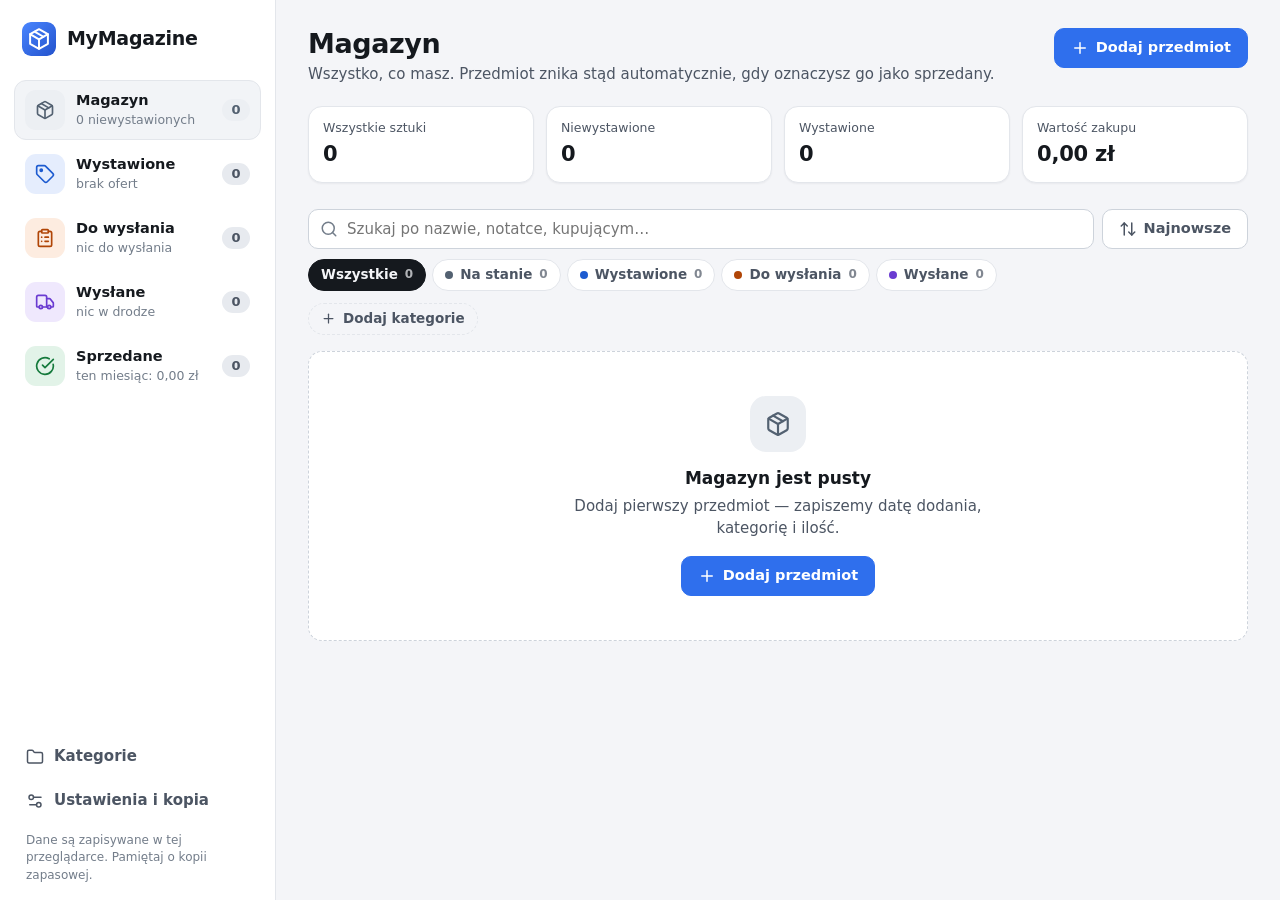
==== index.html @ 59d7df9a "Dodaj aplikację MyMagazine do ewidencji magazynu Prosta aplikacja PWA (HTML/CSS/JS, bez zależności) " ====
<!doctype html>
<html lang="pl">
<head>
  <meta charset="utf-8">
  <meta name="viewport" content="width=device-width, initial-scale=1, viewport-fit=cover">
  <title>MyMagazine</title>
  <meta name="description" content="MyMagazine — prosta ewidencja magazynu: stan, wystawione, do wysłania, wysłane i sprzedane przedmioty.">
  <meta name="theme-color" content="#f4f5f8" media="(prefers-color-scheme: light)">
  <meta name="theme-color" content="#0e1116" media="(prefers-color-scheme: dark)">
  <meta name="apple-mobile-web-app-capable" content="yes">
  <meta name="mobile-web-app-capable" content="yes">
  <meta name="apple-mobile-web-app-status-bar-style" content="default">
  <meta name="apple-mobile-web-app-title" content="MyMagazine">
  <link rel="manifest" href="manifest.webmanifest">
  <link rel="icon" href="icons/icon.svg" type="image/svg+xml">
  <link rel="icon" href="icons/icon-192.png" type="image/png" sizes="192x192">
  <link rel="apple-touch-icon" href="icons/apple-touch-icon.png">
  <link rel="stylesheet" href="styles.css">
</head>
<body>
  <div class="app">
    <aside class="sidebar" aria-label="Menu główne">
      <a class="brand" href="#magazyn">
        <img src="icons/icon.svg" alt="" width="34" height="34">
        <span>MyMagazine</span>
      </a>
      <nav class="nav" id="sideNav" aria-label="Sekcje"></nav>
      <div class="sidebar-foot">
        <button type="button" class="side-link" data-open="categories" data-icon="folder">Kategorie</button>
        <button type="button" class="side-link" data-open="settings" data-icon="settings">Ustawienia i kopia</button>
        <p class="storage-note">Dane są zapisywane w tej przeglądarce. Pamiętaj o kopii zapasowej.</p>
      </div>
    </aside>

    <main class="main" id="main">
      <header class="topbar">
        <img class="mobile-logo" src="icons/icon.svg" alt="" width="32" height="32">
        <div class="topbar-text">
          <h1 id="viewTitle">Magazyn</h1>
          <p id="viewDesc" class="view-desc"></p>
        </div>
        <div class="topbar-actions">
          <button type="button" class="btn primary" id="btnAdd" data-icon="plus">Dodaj przedmiot</button>
          <button type="button" class="icon-btn mobile-only" data-open="settings" data-icon="settings" aria-label="Ustawienia"></button>
        </div>
      </header>

      <section class="stats" id="stats" aria-label="Podsumowanie"></section>

      <div class="toolbar" id="toolbar">
        <div class="toolbar-row">
          <label class="search">
            <span class="visually-hidden">Szukaj</span>
            <span data-icon="search"></span>
            <input id="search" type="search" placeholder="Szukaj po nazwie, notatce, kupującym…" autocomplete="off" enterkeyhint="search">
          </label>
          <label class="btn sort-btn" title="Sortowanie">
            <span data-icon="sort"></span>
            <span class="sort-label" id="sortLabel"></span>
            <select id="sort" aria-label="Sortowanie"></select>
          </label>
          <button type="button" class="btn select-btn" id="btnSelect" aria-pressed="false" data-icon="listChecks"><span>Zaznacz</span></button>
        </div>
        <div class="chips" id="statusChips" hidden></div>
        <div class="chips" id="catChips"></div>
      </div>

      <p class="result-info" id="resultInfo" aria-live="polite"></p>
      <section class="list" id="list"></section>
    </main>
  </div>

  <nav class="bottom-nav" id="bottomNav" aria-label="Sekcje"></nav>
  <button type="button" class="fab" id="fab" aria-label="Dodaj przedmiot" data-icon="plus"></button>
  <div class="bulkbar" id="bulkbar" hidden></div>
  <div class="menu-backdrop" id="menuBackdrop" hidden></div>
  <div class="menu" id="menu" role="menu" hidden></div>
  <div class="toasts" id="toasts" aria-live="polite"></div>
  <dialog id="dialog"></dialog>
  <dialog id="confirm" class="confirm"></dialog>

  <noscript><p style="padding:16px">MyMagazine wymaga włączonej obsługi JavaScript.</p></noscript>
  <script src="app.js"></script>
</body>
</html>
---- styles.css ----
/* =========================================================
   MyMagazine — arkusz stylów
   Jeden układ dla komputera (menu boczne) i telefonu (dolny pasek).
   ========================================================= */

:root {
  color-scheme: light;
  --bg: #f4f5f8;
  --surface: #ffffff;
  --surface-2: #f2f4f7;
  --surface-3: #e7eaef;
  --border: #e3e6eb;
  --border-strong: #cdd3db;
  --text: #15191e;
  --text-2: #4c5563;
  --text-3: #737d8a;
  --accent: #2f6fed;
  --accent-hover: #2358cf;
  --accent-soft: #e9f0fe;
  --on-accent: #ffffff;
  --danger: #cf3434;
  --danger-soft: #fdeceb;
  --on-danger: #ffffff;
  --warn: #a95600;
  --ok: #15803d;
  --toast-bg: #1c2229;
  --toast-fg: #f2f4f7;
  --toast-link: #8db2ff;
  --backdrop: rgba(12, 16, 22, .45);

  --st-stock: #536171;   --st-stock-bg: #eceff3;
  --st-listed: #1d5bd0;  --st-listed-bg: #e5edfd;
  --st-toship: #b04506;  --st-toship-bg: #fdece0;
  --st-shipped: #6a3bd1; --st-shipped-bg: #efe8fd;
  --st-sold: #157a3c;    --st-sold-bg: #e2f3e8;

  --shadow-sm: 0 1px 2px rgba(16, 24, 40, .05);
  --shadow-md: 0 2px 6px rgba(16, 24, 40, .05), 0 8px 24px rgba(16, 24, 40, .06);
  --shadow-lg: 0 16px 48px rgba(16, 24, 40, .22);

  --radius: 14px;
  --radius-sm: 10px;
  --sidebar-w: 276px;
  --bnav-h: 62px;
  --safe-b: env(safe-area-inset-bottom, 0px);
  --font: system-ui, -apple-system, "Segoe UI", Roboto, "Helvetica Neue", Arial, sans-serif;
}

@media (prefers-color-scheme: dark) {
  :root:not([data-theme="light"]) {
    color-scheme: dark;
    --bg: #0e1116;
    --surface: #161a20;
    --surface-2: #1d222a;
    --surface-3: #272d36;
    --border: #272d36;
    --border-strong: #363d48;
    --text: #e9ecf1;
    --text-2: #a9b1bd;
    --text-3: #838c99;
    --accent: #6b98ff;
    --accent-hover: #86abff;
    --accent-soft: #1a2640;
    --on-accent: #0a1330;
    --danger: #ff7070;
    --danger-soft: #3a1c1e;
    --on-danger: #2a0b0b;
    --warn: #f3a64f;
    --ok: #57d18f;
    --toast-bg: #e9ecf1;
    --toast-fg: #14181d;
    --toast-link: #1f5ae0;
    --backdrop: rgba(0, 0, 0, .6);
    --st-stock: #a9b4c3;   --st-stock-bg: #232932;
    --st-listed: #86abff;  --st-listed-bg: #1a2744;
    --st-toship: #ffa56b;  --st-toship-bg: #3a2416;
    --st-shipped: #bea1ff; --st-shipped-bg: #2a2144;
    --st-sold: #63d597;    --st-sold-bg: #15321f;
    --shadow-sm: none;
    --shadow-md: 0 2px 10px rgba(0, 0, 0, .3);
    --shadow-lg: 0 16px 48px rgba(0, 0, 0, .55);
  }
}

:root[data-theme="dark"] {
  color-scheme: dark;
  --bg: #0e1116;
  --surface: #161a20;
  --surface-2: #1d222a;
  --surface-3: #272d36;
  --border: #272d36;
  --border-strong: #363d48;
  --text: #e9ecf1;
  --text-2: #a9b1bd;
  --text-3: #838c99;
  --accent: #6b98ff;
  --accent-hover: #86abff;
  --accent-soft: #1a2640;
  --on-accent: #0a1330;
  --danger: #ff7070;
  --danger-soft: #3a1c1e;
  --on-danger: #2a0b0b;
  --warn: #f3a64f;
  --ok: #57d18f;
  --toast-bg: #e9ecf1;
  --toast-fg: #14181d;
  --toast-link: #1f5ae0;
  --backdrop: rgba(0, 0, 0, .6);
  --st-stock: #a9b4c3;   --st-stock-bg: #232932;
  --st-listed: #86abff;  --st-listed-bg: #1a2744;
  --st-toship: #ffa56b;  --st-toship-bg: #3a2416;
  --st-shipped: #bea1ff; --st-shipped-bg: #2a2144;
  --st-sold: #63d597;    --st-sold-bg: #15321f;
  --shadow-sm: none;
  --shadow-md: 0 2px 10px rgba(0, 0, 0, .3);
  --shadow-lg: 0 16px 48px rgba(0, 0, 0, .55);
}

/* ---------- Podstawy ---------- */

*, *::before, *::after { box-sizing: border-box; }
[hidden] { display: none !important; }

html { -webkit-text-size-adjust: 100%; text-size-adjust: 100%; }

body {
  margin: 0;
  background: var(--bg);
  color: var(--text);
  font: 15px/1.45 var(--font);
  -webkit-font-smoothing: antialiased;
  -webkit-tap-highlight-color: transparent;
}

button, input, select, textarea { font: inherit; color: inherit; }
button { cursor: pointer; }
button:disabled { cursor: not-allowed; opacity: .5; }
a { color: var(--accent); }
h1, h2, h3 { text-wrap: balance; }

:focus-visible { outline: 2px solid var(--accent); outline-offset: 2px; }

.ic { width: 18px; height: 18px; flex: none; display: block; }
.muted { color: var(--text-3); }
.small { font-size: 13px; }
.visually-hidden {
  position: absolute !important; width: 1px; height: 1px; overflow: hidden;
  clip: rect(0 0 0 0); white-space: nowrap;
}

/* Kolory statusów (tony) */
.tone-stock   { --tone: var(--st-stock);   --tone-bg: var(--st-stock-bg); }
.tone-listed  { --tone: var(--st-listed);  --tone-bg: var(--st-listed-bg); }
.tone-toship  { --tone: var(--st-toship);  --tone-bg: var(--st-toship-bg); }
.tone-shipped { --tone: var(--st-shipped); --tone-bg: var(--st-shipped-bg); }
.tone-sold    { --tone: var(--st-sold);    --tone-bg: var(--st-sold-bg); }

/* ---------- Przyciski ---------- */

.btn {
  display: inline-flex; align-items: center; justify-content: center; gap: 7px;
  height: 40px; padding: 0 16px;
  border-radius: var(--radius-sm);
  border: 1px solid var(--border-strong);
  background: var(--surface);
  color: var(--text);
  font-weight: 600; font-size: 14.5px;
  white-space: nowrap;
  text-decoration: none;
  transition: background-color .15s, border-color .15s, color .15s;
}
.btn:hover:not(:disabled) { background: var(--surface-2); }
.btn.primary { background: var(--accent); border-color: var(--accent); color: var(--on-accent); }
.btn.primary:hover:not(:disabled) { background: var(--accent-hover); border-color: var(--accent-hover); }
.btn.danger { background: var(--danger); border-color: var(--danger); color: var(--on-danger); }
.btn.danger:hover:not(:disabled) { filter: brightness(.95); background: var(--danger); }
.btn.danger-ghost { color: var(--danger); }
.btn.danger-ghost:hover:not(:disabled) { background: var(--danger-soft); }
.btn.ghost { background: transparent; border-color: transparent; }
.btn.small { height: 34px; padding: 0 12px; font-size: 13.5px; gap: 6px; }
.btn.small .ic { width: 16px; height: 16px; }
.btn.act { background: var(--tone-bg); color: var(--tone); border-color: transparent; }
.btn.act:hover:not(:disabled) { background: color-mix(in srgb, var(--tone) 20%, var(--surface)); }

.icon-btn {
  width: 38px; height: 38px; flex: none;
  display: inline-grid; place-items: center;
  border-radius: 10px; border: 1px solid transparent;
  background: transparent; color: var(--text-2);
}
.icon-btn:hover { background: var(--surface-2); color: var(--text); }

.link {
  background: none; border: 0; padding: 0;
  color: var(--accent); font-weight: 600; text-decoration: underline; text-underline-offset: 2px;
}

/* ---------- Układ ---------- */

.app {
  display: grid;
  grid-template-columns: var(--sidebar-w) minmax(0, 1fr);
  min-height: 100vh;
  min-height: 100dvh;
}

.sidebar {
  position: sticky; top: 0;
  height: 100vh; height: 100dvh;
  overflow-y: auto;
  display: flex; flex-direction: column; gap: 18px;
  padding: 20px 14px 16px;
  background: var(--surface);
  border-right: 1px solid var(--border);
}

.brand {
  display: flex; align-items: center; gap: 11px;
  padding: 2px 8px 6px;
  color: var(--text); text-decoration: none;
  font-size: 19px; font-weight: 750; letter-spacing: -.015em;
}
.brand img { border-radius: 9px; }

.nav { display: flex; flex-direction: column; gap: 4px; }

.nav-tile {
  display: grid; grid-template-columns: 40px minmax(0, 1fr) auto;
  align-items: center; gap: 11px;
  padding: 9px 10px;
  border-radius: 12px; border: 1px solid transparent;
  color: var(--text); text-decoration: none;
  transition: background-color .15s;
}
.nav-tile:hover { background: var(--surface-2); }
.nav-tile.active { background: var(--surface-2); border-color: var(--border); }
.nav-ic {
  width: 40px; height: 40px; border-radius: 11px;
  display: grid; place-items: center;
  background: var(--tone-bg); color: var(--tone);
}
.nav-ic .ic { width: 20px; height: 20px; }
.nav-text { display: flex; flex-direction: column; min-width: 0; }
.nav-label { font-weight: 650; font-size: 14.5px; }
.nav-sub { font-size: 12.5px; color: var(--text-3); white-space: nowrap; overflow: hidden; text-overflow: ellipsis; }
.nav-sub.late { color: var(--danger); font-weight: 600; }
.nav-count {
  min-width: 28px; padding: 2px 8px; border-radius: 999px;
  background: var(--surface-3); color: var(--text-2);
  font-size: 13px; font-weight: 700; text-align: center;
  font-variant-numeric: tabular-nums;
}
.nav-tile.active .nav-count { background: var(--tone-bg); color: var(--tone); }
.nav-count.alert { background: var(--st-toship); color: var(--surface); }

.sidebar-foot { margin-top: auto; display: flex; flex-direction: column; gap: 2px; }
.side-link {
  display: flex; align-items: center; gap: 10px;
  width: 100%; padding: 10px 12px;
  border: 0; border-radius: 10px; background: none;
  color: var(--text-2); text-align: left; font-weight: 550;
}
.side-link:hover { background: var(--surface-2); color: var(--text); }
.storage-note { margin: 8px 12px 0; font-size: 12px; color: var(--text-3); }

.main {
  width: 100%; max-width: 1120px;
  margin: 0 auto;
  padding: 28px 32px 120px;
  min-width: 0;
}

.topbar { display: flex; align-items: flex-start; gap: 16px; margin-bottom: 20px; }
.topbar-text { flex: 1; min-width: 0; }
.topbar h1 { margin: 0; font-size: 27px; line-height: 1.2; letter-spacing: -.015em; }
.view-desc { margin: 4px 0 0; color: var(--text-2); }
.topbar-actions { display: flex; align-items: center; gap: 8px; }
.mobile-logo, .mobile-only { display: none; }

/* ---------- Statystyki ---------- */

.stats {
  display: grid;
  grid-template-columns: repeat(auto-fit, minmax(160px, 1fr));
  gap: 12px;
  margin-bottom: 16px;
}
.stat {
  background: var(--surface);
  border: 1px solid var(--border);
  border-radius: var(--radius);
  padding: 12px 14px;
  box-shadow: var(--shadow-sm);
  min-width: 0;
}
.stat-label { font-size: 12.5px; color: var(--text-2); white-space: nowrap; overflow: hidden; text-overflow: ellipsis; }
.stat-value {
  margin-top: 2px;
  font-size: 21px; font-weight: 700; letter-spacing: -.01em;
  font-variant-numeric: tabular-nums;
  white-space: nowrap; overflow: hidden; text-overflow: ellipsis;
}
.stat-note { font-size: 11.5px; color: var(--text-3); margin-top: 1px; }
.stat.bad .stat-value { color: var(--danger); }
.stat.good .stat-value { color: var(--ok); }

/* ---------- Pasek narzędzi ---------- */

.toolbar {
  position: sticky; top: 0; z-index: 20;
  display: flex; flex-direction: column; gap: 10px;
  margin: 0 -4px 4px; padding: 10px 4px 10px;
  background: var(--bg);
}
.toolbar-row { display: flex; align-items: center; gap: 8px; }

.search { position: relative; flex: 1; min-width: 0; display: block; }
.search .ic { position: absolute; left: 12px; top: 50%; transform: translateY(-50%); color: var(--text-3); pointer-events: none; }
.search input {
  width: 100%; height: 40px;
  padding: 0 12px 0 38px;
  border: 1px solid var(--border-strong); border-radius: var(--radius-sm);
  background: var(--surface);
}
.search input:focus { outline: none; border-color: var(--accent); box-shadow: 0 0 0 3px var(--accent-soft); }

.sort-btn { position: relative; font-weight: 550; color: var(--text-2); }
.sort-btn select {
  position: absolute; inset: 0; width: 100%; height: 100%;
  opacity: 0; cursor: pointer; border: 0;
  font-size: 16px;
}
.sort-btn:focus-within { outline: 2px solid var(--accent); outline-offset: 2px; }
.select-btn { color: var(--text-2); font-weight: 550; }
.select-btn[aria-pressed="true"] { background: var(--accent-soft); border-color: var(--accent); color: var(--accent); }

.chips {
  display: flex; gap: 6px;
  overflow-x: auto; overscroll-behavior-x: contain;
  scrollbar-width: none;
  margin: 0 -4px; padding: 0 4px 2px;
}
.chips::-webkit-scrollbar { display: none; }
.chip {
  flex: none;
  display: inline-flex; align-items: center; gap: 7px;
  height: 32px; padding: 0 12px;
  border-radius: 999px;
  border: 1px solid var(--border);
  background: var(--surface);
  color: var(--text-2);
  font-size: 13.5px; font-weight: 550;
  white-space: nowrap;
}
.chip:hover { border-color: var(--border-strong); color: var(--text); }
.chip[aria-pressed="true"] { background: var(--text); border-color: var(--text); color: var(--bg); }
.chip .dot { width: 8px; height: 8px; border-radius: 50%; background: var(--tone, var(--text-3)); flex: none; }
.chip[aria-pressed="true"] .dot { box-shadow: 0 0 0 2px var(--bg); }
.chip .n { font-size: 12px; opacity: .7; font-variant-numeric: tabular-nums; }
.chip.ghost { border-style: dashed; background: transparent; }
.chip .ic { width: 15px; height: 15px; }

.result-info { margin: 2px 0 10px; font-size: 13.5px; color: var(--text-2); min-height: 0; }
.result-info:empty { display: none; }

/* ---------- Lista przedmiotów ---------- */

.list { display: flex; flex-direction: column; gap: 10px; }

.item {
  display: grid;
  grid-template-columns: minmax(0, 1fr) auto;
  gap: 8px 16px;
  padding: 14px 16px;
  background: var(--surface);
  border: 1px solid var(--border);
  border-radius: var(--radius);
  box-shadow: var(--shadow-sm);
  transition: border-color .15s, box-shadow .15s;
}
.item:hover { border-color: var(--border-strong); }
.item.is-late { border-left: 4px solid var(--danger); padding-left: 13px; }
.item.is-selected { border-color: var(--accent); box-shadow: 0 0 0 1px var(--accent); }

.item-check { display: none; align-items: flex-start; padding-top: 2px; }
.item-check input { width: 20px; height: 20px; accent-color: var(--accent); margin: 0; cursor: pointer; }
.list.selecting .item { grid-template-columns: auto minmax(0, 1fr) auto; }
.list.selecting .item-check { display: flex; }
.list.selecting .item-actions { display: none; }

.item-main { min-width: 0; cursor: pointer; border-radius: 6px; }
.item-title { display: flex; align-items: baseline; gap: 8px; flex-wrap: wrap; }
.item-title h3 { margin: 0; font-size: 16px; font-weight: 650; line-height: 1.3; overflow-wrap: anywhere; }
.qty {
  font-size: 12.5px; font-weight: 700; color: var(--text-2);
  background: var(--surface-3); border-radius: 6px; padding: 1px 7px;
  font-variant-numeric: tabular-nums;
}

.item-flags { display: flex; flex-wrap: wrap; align-items: center; gap: 6px; margin-top: 7px; }
.badge {
  display: inline-flex; align-items: center; gap: 5px;
  height: 22px; padding: 0 9px; border-radius: 999px;
  font-size: 12px; font-weight: 650;
  background: var(--tone-bg); color: var(--tone);
  white-space: nowrap;
}
.badge.warn { background: color-mix(in srgb, var(--warn) 14%, var(--surface)); color: var(--warn); }
.cat {
  display: inline-flex; align-items: center; gap: 5px;
  height: 22px; padding: 0 9px; border-radius: 999px;
  font-size: 12px; font-weight: 600;
  background: color-mix(in srgb, var(--c) 14%, var(--surface));
  color: color-mix(in srgb, var(--c) 72%, var(--text));
  white-space: nowrap; max-width: 100%; overflow: hidden; text-overflow: ellipsis;
}
.cat::before { content: ""; width: 7px; height: 7px; border-radius: 50%; background: var(--c); flex: none; }
.loc { display: inline-flex; align-items: center; gap: 4px; font-size: 12.5px; color: var(--text-2); }
.loc .ic { width: 14px; height: 14px; color: var(--text-3); }

.item-meta {
  display: flex; flex-wrap: wrap; gap: 3px 18px;
  margin: 8px 0 0; font-size: 13px;
}
.item-meta div { display: flex; gap: 5px; min-width: 0; }
.item-meta dt { color: var(--text-3); }
.item-meta dt::after { content: ":"; }
.item-meta dd { margin: 0; color: var(--text-2); font-weight: 550; overflow-wrap: anywhere; }
.item-meta .late dd { color: var(--danger); font-weight: 700; }
.item-meta .soon dd { color: var(--warn); font-weight: 700; }
.item-meta .pos dd { color: var(--ok); font-weight: 700; }
.item-meta .neg dd { color: var(--danger); font-weight: 700; }
.item-meta .mono dd { font-family: ui-monospace, SFMono-Regular, Menlo, Consolas, monospace; font-size: 12.5px; }

.item-notes {
  margin: 8px 0 0; font-size: 13px; color: var(--text-2);
  white-space: pre-line; overflow-wrap: anywhere;
  display: -webkit-box; -webkit-line-clamp: 2; line-clamp: 2; -webkit-box-orient: vertical; overflow: hidden;
}

.item-side { display: flex; flex-direction: column; align-items: flex-end; justify-content: space-between; gap: 10px; }
.price { text-align: right; line-height: 1.2; }
.price strong { display: block; font-size: 17px; font-weight: 700; font-variant-numeric: tabular-nums; white-space: nowrap; }
.price span { font-size: 12px; color: var(--text-3); white-space: nowrap; }
.item-actions { display: flex; align-items: center; gap: 4px; }

/* ---------- Pusty stan ---------- */

.empty {
  text-align: center;
  padding: 44px 20px;
  background: var(--surface);
  border: 1px dashed var(--border-strong);
  border-radius: var(--radius);
  color: var(--text-2);
}
.empty-ic {
  width: 56px; height: 56px; margin: 0 auto 14px;
  display: grid; place-items: center;
  border-radius: 16px; background: var(--tone-bg, var(--surface-2)); color: var(--tone, var(--text-3));
}
.empty-ic .ic { width: 26px; height: 26px; }
.empty h3 { margin: 0 0 6px; color: var(--text); font-size: 17px; }
.empty p { margin: 0 auto 16px; max-width: 420px; }
.empty p:last-child { margin-bottom: 0; }

/* ---------- Dolna nawigacja, FAB, pasek zaznaczenia ---------- */

.bottom-nav { display: none; }
.fab { display: none; }

.bulkbar {
  position: fixed; z-index: 40;
  bottom: 20px; left: var(--sidebar-w); right: 0;
  width: max-content; margin-inline: auto;
  display: flex; align-items: center; gap: 6px; flex-wrap: wrap;
  max-width: calc(100vw - var(--sidebar-w) - 32px);
  padding: 8px 8px 8px 16px;
  background: var(--surface);
  border: 1px solid var(--border);
  border-radius: 16px;
  box-shadow: var(--shadow-lg);
}
.bulk-count { font-size: 14px; color: var(--text-2); margin-right: 4px; white-space: nowrap; }
.bulk-count b { color: var(--text); }

/* ---------- Menu kontekstowe ---------- */

.menu-backdrop { position: fixed; inset: 0; z-index: 60; }
.menu {
  position: fixed; z-index: 61;
  min-width: 232px; max-width: calc(100vw - 16px);
  padding: 6px;
  background: var(--surface);
  border: 1px solid var(--border);
  border-radius: 12px;
  box-shadow: var(--shadow-lg);
}
.menu-title { display: none; }
.menu button {
  display: flex; align-items: center; gap: 10px;
  width: 100%; padding: 9px 10px;
  border: 0; border-radius: 8px; background: none;
  text-align: left; font-size: 14.5px;
}
.menu button .ic { color: var(--text-3); }
.menu button:hover, .menu button:focus-visible { background: var(--surface-2); outline: none; }
.menu button.danger, .menu button.danger .ic { color: var(--danger); }
.menu hr { border: 0; border-top: 1px solid var(--border); margin: 5px 4px; }

/* ---------- Powiadomienia ---------- */

.toasts {
  position: fixed; z-index: 80;
  left: 50%; bottom: 24px; transform: translateX(-50%);
  display: flex; flex-direction: column; align-items: center; gap: 8px;
  width: max-content; max-width: calc(100vw - 32px);
  pointer-events: none;
}
.toast {
  pointer-events: auto;
  display: flex; align-items: center; gap: 14px;
  padding: 10px 10px 10px 16px;
  background: var(--toast-bg); color: var(--toast-fg);
  border-radius: 12px; box-shadow: var(--shadow-lg);
  font-size: 14px;
  animation: toast-in .18s ease-out;
}
body.is-selecting .toasts { bottom: 88px; }
.toast.error { background: var(--danger); color: var(--on-danger); }
.toast.out { opacity: 0; transform: translateY(6px); transition: opacity .18s, transform .18s; }
.toast button {
  background: none; border: 0; padding: 6px 8px; border-radius: 8px;
  color: var(--toast-link); font-weight: 700;
}
.toast span { padding: 4px 0; }
@keyframes toast-in { from { opacity: 0; transform: translateY(8px); } }

/* ---------- Okna dialogowe ---------- */

dialog {
  width: min(580px, calc(100vw - 32px));
  max-height: calc(100dvh - 48px);
  padding: 0;
  border: 1px solid var(--border);
  border-radius: 18px;
  background: var(--surface);
  color: var(--text);
  box-shadow: var(--shadow-lg);
  overflow: hidden;
}
dialog[open] { animation: dlg-in .18s ease-out; }
dialog::backdrop { background: var(--backdrop); }
dialog.confirm { width: min(420px, calc(100vw - 32px)); }
@keyframes dlg-in { from { opacity: 0; transform: translateY(8px) scale(.985); } }

.dlg-form { display: flex; flex-direction: column; max-height: calc(100dvh - 50px); }
.dlg-head { display: flex; align-items: center; justify-content: space-between; gap: 12px; padding: 16px 16px 6px 22px; }
.dlg-head h2 { margin: 0; font-size: 19px; letter-spacing: -.01em; }
.dlg-body { padding: 8px 22px 18px; overflow-y: auto; overscroll-behavior: contain; }
.dlg-foot {
  display: flex; justify-content: flex-end; align-items: center; gap: 8px; flex-wrap: wrap;
  padding: 12px 22px 16px;
  border-top: 1px solid var(--border);
  background: var(--surface);
}
/* Główny przycisk jest pierwszy w DOM (Enter w polu = „Zapisz”), ale wizualnie po prawej */
.dlg-foot .spacer { flex: 1; order: 2; }
.dlg-foot .f-cancel { order: 3; }
.dlg-foot .f-submit { order: 4; }
.dlg-lead { margin: 0 0 14px; font-weight: 650; font-size: 15.5px; }
.dlg-lead .muted { font-weight: 500; }
.confirm .dlg-body { padding-top: 20px; }
.confirm h2 { margin: 0 0 8px; font-size: 18px; }
.confirm p { margin: 0; color: var(--text-2); }

/* ---------- Formularze ---------- */

.form-grid { display: grid; grid-template-columns: repeat(2, minmax(0, 1fr)); gap: 12px 14px; }
.field { display: flex; flex-direction: column; gap: 5px; min-width: 0; }
.field.full { grid-column: 1 / -1; }
.field > label { font-size: 13px; font-weight: 650; color: var(--text-2); }
.field .req { color: var(--danger); }
.field input, .field select, .field textarea {
  width: 100%; min-width: 0; height: 42px;
  padding: 0 12px;
  border: 1px solid var(--border-strong);
  border-radius: var(--radius-sm);
  background: var(--surface);
}
.field input[type="date"] { padding-right: 8px; }
.field textarea { height: auto; min-height: 76px; padding: 10px 12px; resize: vertical; line-height: 1.4; }
.field input:focus, .field select:focus, .field textarea:focus {
  outline: none; border-color: var(--accent); box-shadow: 0 0 0 3px var(--accent-soft);
}
.field .hint { font-size: 12px; color: var(--text-3); }
.field select + input { margin-top: 6px; }
.affix { position: relative; }
.affix input { padding-right: 38px; }
.affix span { position: absolute; right: 12px; top: 50%; transform: translateY(-50%); color: var(--text-3); font-size: 14px; pointer-events: none; }

fieldset.section { border: 0; padding: 0; margin: 20px 0 0; min-width: 0; }
fieldset.section legend {
  padding: 0; margin-bottom: 10px;
  font-size: 12px; font-weight: 750; letter-spacing: .06em; text-transform: uppercase;
  color: var(--text-3);
}

.check-row {
  display: flex; align-items: center; gap: 10px;
  margin-top: 16px; padding: 12px 14px;
  border-radius: var(--radius-sm);
  background: var(--surface-2);
  font-weight: 600; cursor: pointer;
}
.check-row input { width: 18px; height: 18px; margin: 0; accent-color: var(--accent); }

/* ---------- Ustawienia i kategorie ---------- */

.set-section { padding: 14px 0; border-top: 1px solid var(--border); }
.set-section:first-child { border-top: 0; padding-top: 4px; }
.set-section h3 { margin: 0 0 4px; font-size: 15px; }
.set-section p { margin: 0 0 10px; color: var(--text-2); font-size: 13.5px; }
.set-actions { display: flex; flex-wrap: wrap; gap: 8px; }

.segmented { display: inline-flex; padding: 3px; gap: 2px; border-radius: 11px; background: var(--surface-2); border: 1px solid var(--border); }
.segmented button { border: 0; background: none; padding: 7px 14px; border-radius: 8px; font-weight: 600; font-size: 13.5px; color: var(--text-2); }
.segmented button[aria-pressed="true"] { background: var(--surface); color: var(--text); box-shadow: var(--shadow-md); }

.cat-list { list-style: none; margin: 0 0 14px; padding: 0; display: flex; flex-direction: column; gap: 8px; }
.cat-list li { display: flex; align-items: center; gap: 10px; }
.cat-list input[type="text"] {
  flex: 1; min-width: 0; height: 40px; padding: 0 12px;
  border: 1px solid var(--border-strong); border-radius: var(--radius-sm); background: var(--surface);
}
.cat-list input[type="text"]:focus { outline: none; border-color: var(--accent); box-shadow: 0 0 0 3px var(--accent-soft); }
.cat-list .count { font-size: 12.5px; color: var(--text-3); min-width: 48px; text-align: right; white-space: nowrap; }
.swatch {
  width: 30px; height: 30px; flex: none;
  border-radius: 50%; border: 3px solid var(--surface); background: var(--c);
  box-shadow: 0 0 0 1px var(--border-strong);
}
.cat-add { display: flex; gap: 8px; }
.cat-add input {
  flex: 1; min-width: 0; height: 40px; padding: 0 12px;
  border: 1px solid var(--border-strong); border-radius: var(--radius-sm); background: var(--surface);
}
.cat-add input:focus { outline: none; border-color: var(--accent); box-shadow: 0 0 0 3px var(--accent-soft); }

/* =========================================================
   Tablet i telefon
   ========================================================= */

@media (max-width: 899px) {
  .app { grid-template-columns: minmax(0, 1fr); }
  .sidebar { display: none; }
  .main { padding: 14px 16px calc(var(--bnav-h) + var(--safe-b) + 96px); }

  .topbar { align-items: center; gap: 12px; margin-bottom: 14px; }
  .mobile-logo { display: block; border-radius: 9px; flex: none; }
  .mobile-only { display: inline-grid; }
  .topbar h1 { font-size: 22px; }
  .view-desc { font-size: 13px; margin-top: 1px; display: -webkit-box; -webkit-line-clamp: 2; line-clamp: 2; -webkit-box-orient: vertical; overflow: hidden; }
  #btnAdd { display: none; }

  input, select, textarea { font-size: 16px !important; } /* iOS nie powiększa wtedy ekranu */

  .bottom-nav {
    display: grid; grid-template-columns: repeat(5, minmax(0, 1fr));
    position: fixed; left: 0; right: 0; bottom: 0; z-index: 30;
    padding-bottom: var(--safe-b);
    background: color-mix(in srgb, var(--surface) 94%, transparent);
    -webkit-backdrop-filter: blur(12px); backdrop-filter: blur(12px);
    border-top: 1px solid var(--border);
  }
  .bnav-item {
    position: relative;
    display: flex; flex-direction: column; align-items: center; justify-content: center; gap: 3px;
    height: var(--bnav-h); padding: 0 2px;
    color: var(--text-3); text-decoration: none;
    font-size: 10.5px; font-weight: 650; letter-spacing: -.01em;
  }
  .bnav-item .ic { width: 23px; height: 23px; }
  .bnav-ic { position: relative; display: grid; place-items: center; width: 52px; height: 30px; border-radius: 15px; }
  .bnav-item.active { color: var(--text); }
  .bnav-item.active .bnav-ic { background: var(--tone-bg); color: var(--tone); }
  .bnav-label { max-width: 100%; white-space: nowrap; overflow: hidden; text-overflow: ellipsis; }
  .bnav-badge {
    position: absolute; top: -4px; left: calc(50% + 8px);
    min-width: 18px; height: 18px; padding: 0 5px;
    border-radius: 9px; border: 2px solid var(--surface);
    background: var(--surface-3); color: var(--text-2);
    font-size: 10.5px; font-weight: 750; line-height: 14px; text-align: center;
    box-sizing: border-box;
  }
  .bnav-badge.alert { background: var(--st-toship); color: var(--surface); }

  .fab {
    display: grid; place-items: center;
    position: fixed; z-index: 25;
    right: 16px; bottom: calc(var(--bnav-h) + var(--safe-b) + 16px);
    width: 58px; height: 58px;
    border: 0; border-radius: 18px;
    background: var(--accent); color: var(--on-accent);
    box-shadow: 0 8px 24px color-mix(in srgb, var(--accent) 45%, transparent);
  }
  .fab .ic { width: 26px; height: 26px; }

  .bulkbar {
    left: 8px; right: 8px; width: auto; max-width: none;
    bottom: calc(var(--bnav-h) + var(--safe-b) + 8px);
    padding: 8px 8px 8px 14px;
  }
  .bulk-count { flex: 1; }

  .toasts { bottom: calc(var(--bnav-h) + var(--safe-b) + 14px); }
  body.is-selecting .toasts { bottom: calc(var(--bnav-h) + var(--safe-b) + 116px); }
}

@media (max-width: 640px) {
  .stats { grid-template-columns: repeat(2, minmax(0, 1fr)); gap: 8px; margin-bottom: 10px; }
  .stat { padding: 10px 12px; border-radius: 12px; }
  .stat-value { font-size: 18px; }
  .stat:last-child:nth-child(odd) { grid-column: 1 / -1; }
  .view-desc { display: none; }

  .toolbar { gap: 8px; padding: 8px 4px; }
  .sort-btn { width: 40px; padding: 0; }
  .sort-label { display: none; }
  .select-btn { width: 40px; padding: 0; }
  .select-btn span { display: none; }

  .item { grid-template-columns: minmax(0, 1fr); padding: 13px 14px; gap: 10px; }
  .item.is-late { padding-left: 11px; }
  .list.selecting .item { grid-template-columns: auto minmax(0, 1fr); }
  .item-side {
    grid-column: 1 / -1;
    flex-direction: row; align-items: center;
    padding-top: 10px; border-top: 1px solid var(--border);
  }
  .list.selecting .item-side { grid-column: 2; border-top: 0; padding-top: 0; }
  .price { text-align: left; flex: 1 1 auto; min-width: 0; }
  .price strong { display: inline; margin-right: 6px; }
  .price span { white-space: normal; }
  .item-actions { flex: none; }

  dialog {
    width: 100%; max-width: 100%;
    margin: auto 0 0;
    border-radius: 20px 20px 0 0;
    border-bottom: 0;
    max-height: 94dvh;
  }
  dialog[open] { animation: sheet-in .22s cubic-bezier(.2, .8, .3, 1); }
  dialog.confirm { width: 100%; }
  .dlg-form { max-height: 94dvh; }
  .dlg-head { padding: 14px 12px 4px 18px; }
  .dlg-body { padding: 6px 18px 18px; }
  .dlg-foot { padding: 10px 18px calc(12px + var(--safe-b)); }
  .dlg-foot .btn { flex: 1 1 auto; }
  .dlg-foot .spacer { display: none; }

  .menu-backdrop { background: var(--backdrop); }
  .menu {
    left: 0 !important; right: 0 !important; top: auto !important; bottom: 0;
    min-width: 0; max-width: none;
    padding: 8px 10px calc(10px + var(--safe-b));
    border-radius: 20px 20px 0 0; border-bottom: 0;
    animation: sheet-in .22s cubic-bezier(.2, .8, .3, 1);
  }
  .menu-title {
    display: block; padding: 8px 12px 10px;
    font-weight: 700; font-size: 15px;
    white-space: nowrap; overflow: hidden; text-overflow: ellipsis;
    border-bottom: 1px solid var(--border); margin-bottom: 6px;
  }
  .menu button { padding: 13px 12px; font-size: 16px; }

  .cat-list .count { display: none; }
}

@keyframes sheet-in { from { transform: translateY(40px); opacity: .6; } }

@media (max-width: 380px) {
  .form-grid { grid-template-columns: minmax(0, 1fr); }
  .bnav-item { font-size: 10px; letter-spacing: -.02em; }
}

@media (hover: none) {
  .item:hover { border-color: var(--border); }
  .item.is-selected:hover { border-color: var(--accent); }
}

@media (prefers-reduced-motion: reduce) {
  *, *::before, *::after { animation: none !important; transition: none !important; }
}

@media print {
  .sidebar, .bottom-nav, .fab, .toolbar, .topbar-actions, .item-actions, .bulkbar { display: none !important; }
  .app { display: block; }
  .item { break-inside: avoid; box-shadow: none; }
}
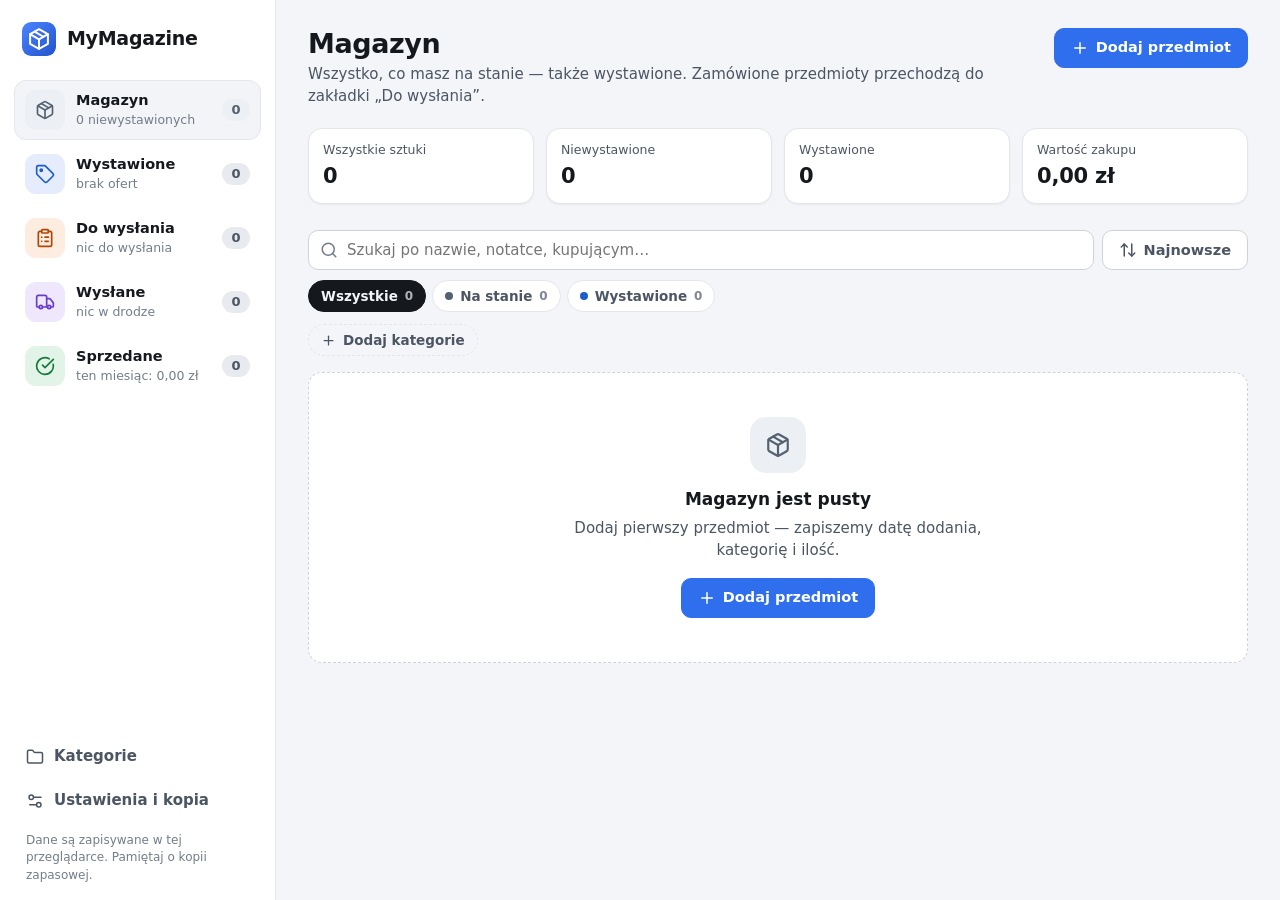
==== commit 9ffa329c: "Wtyczka „MyMagazine dla Vinted” i funkcje sprzedażowe w aplikacji Aplikacja: - Odświeżanie ogłoszeń:" ====
--- a/index.html
+++ b/index.html
@@ -45,6 +45,8 @@
         </div>
       </header>
 
+      <div class="inbox-banner" id="inboxBanner" hidden></div>
+
       <section class="stats" id="stats" aria-label="Podsumowanie"></section>
 
       <div class="toolbar" id="toolbar">
--- a/styles.css
+++ b/styles.css
@@ -277,6 +277,69 @@
 .topbar-actions { display: flex; align-items: center; gap: 8px; }
 .mobile-logo, .mobile-only { display: none; }
 
+/* ---------- Importy z wtyczki Vinted ---------- */
+
+.inbox-banner {
+  display: flex; align-items: center; gap: 12px; flex-wrap: wrap;
+  margin-bottom: 14px; padding: 12px 14px;
+  background: var(--accent-soft); color: var(--text);
+  border: 1px solid color-mix(in srgb, var(--accent) 35%, transparent);
+  border-radius: var(--radius);
+}
+.inbox-banner .ic { color: var(--accent); }
+.inbox-banner p { margin: 0; flex: 1; min-width: 180px; font-weight: 600; }
+
+.imp-list { list-style: none; margin: 0; padding: 0; display: flex; flex-direction: column; gap: 10px; }
+.imp {
+  display: grid; grid-template-columns: 56px minmax(0, 1fr); gap: 12px;
+  padding: 12px; border: 1px solid var(--border); border-radius: var(--radius-sm); background: var(--surface);
+}
+.imp-thumb {
+  width: 56px; height: 56px; border-radius: 10px; object-fit: cover;
+  background: var(--surface-2); display: grid; place-items: center; color: var(--text-3);
+}
+.imp h4 { margin: 0; font-size: 15px; overflow-wrap: anywhere; }
+.imp-meta { margin: 3px 0 8px; font-size: 12.5px; color: var(--text-2); }
+.imp-actions { display: flex; flex-wrap: wrap; gap: 6px; }
+.imp-type { font-size: 11.5px; font-weight: 750; text-transform: uppercase; letter-spacing: .05em; color: var(--accent); }
+.imp-type.order { color: var(--st-toship); }
+
+.radio-list { display: flex; flex-direction: column; gap: 8px; margin-top: 14px; }
+.radio-list label {
+  display: flex; align-items: flex-start; gap: 10px; padding: 10px 12px;
+  border: 1px solid var(--border); border-radius: var(--radius-sm); cursor: pointer;
+}
+.radio-list label:has(input:checked) { border-color: var(--accent); background: var(--accent-soft); }
+.radio-list input { margin: 2px 0 0; accent-color: var(--accent); }
+.radio-list small { display: block; color: var(--text-3); font-size: 12px; }
+
+.tpl-list { display: flex; flex-direction: column; gap: 14px; }
+.tpl { padding: 12px; border: 1px solid var(--border); border-radius: var(--radius-sm); display: flex; flex-direction: column; gap: 8px; }
+.tpl-head { display: flex; gap: 8px; align-items: center; }
+.tpl input, .tpl textarea, .msg-text {
+  width: 100%; min-width: 0; padding: 9px 12px;
+  border: 1px solid var(--border-strong); border-radius: var(--radius-sm); background: var(--surface); line-height: 1.4;
+}
+.tpl input { height: 40px; font-weight: 600; }
+.tpl textarea, .msg-text { min-height: 84px; resize: vertical; }
+.tpl input:focus, .tpl textarea:focus, .msg-text:focus { outline: none; border-color: var(--accent); box-shadow: 0 0 0 3px var(--accent-soft); }
+.placeholders { display: flex; flex-wrap: wrap; gap: 6px; margin: 0 0 14px; }
+.placeholders code {
+  font-size: 12px; padding: 2px 7px; border-radius: 6px;
+  background: var(--surface-2); border: 1px solid var(--border); color: var(--text-2);
+}
+.num-input {
+  width: 96px; height: 40px; padding: 0 12px;
+  border: 1px solid var(--border-strong); border-radius: var(--radius-sm); background: var(--surface);
+}
+.num-input:focus { outline: none; border-color: var(--accent); box-shadow: 0 0 0 3px var(--accent-soft); }
+.ext-status { display: inline-flex; align-items: center; gap: 6px; font-weight: 650; font-size: 13.5px; }
+.ext-status::before { content: ""; width: 8px; height: 8px; border-radius: 50%; background: var(--text-3); }
+.ext-status.on { color: var(--ok); }
+.ext-status.on::before { background: var(--ok); }
+.steps { margin: 0 0 10px; padding-left: 20px; color: var(--text-2); font-size: 13.5px; }
+.steps li { margin: 2px 0; }
+
 /* ---------- Statystyki ---------- */
 
 .stats {
@@ -405,6 +468,15 @@
   background: var(--tone-bg); color: var(--tone);
   white-space: nowrap;
 }
+.badge .ic { width: 13px; height: 13px; }
+.vlink {
+  display: inline-flex; align-items: center; gap: 4px;
+  height: 22px; padding: 0 8px; border-radius: 999px;
+  font-size: 12px; font-weight: 650; text-decoration: none;
+  color: var(--accent); background: var(--accent-soft);
+}
+.vlink:hover { text-decoration: underline; }
+.vlink .ic { width: 13px; height: 13px; }
 .badge.warn { background: color-mix(in srgb, var(--warn) 14%, var(--surface)); color: var(--warn); }
 .cat {
   display: inline-flex; align-items: center; gap: 5px;
@@ -605,6 +677,19 @@
   font-size: 12px; font-weight: 750; letter-spacing: .06em; text-transform: uppercase;
   color: var(--text-3);
 }
+
+/* Spis partii */
+.section-note { margin: -4px 0 12px; }
+.spis-list { display: flex; flex-direction: column; gap: 8px; }
+.spis-list:empty { display: none; }
+.spis-row { display: grid; grid-template-columns: minmax(0, 1fr) 124px auto; gap: 8px; align-items: center; }
+.spis-row input {
+  width: 100%; min-width: 0; height: 40px; padding: 0 12px;
+  border: 1px solid var(--border-strong); border-radius: var(--radius-sm); background: var(--surface);
+}
+.spis-row .affix input { padding-right: 32px; }
+.spis-row input:focus { outline: none; border-color: var(--accent); box-shadow: 0 0 0 3px var(--accent-soft); }
+.spis-foot { display: flex; align-items: center; flex-wrap: wrap; gap: 8px 12px; margin-top: 10px; }
 
 .check-row {
   display: flex; align-items: center; gap: 10px;
@@ -783,6 +868,7 @@
 
 @media (max-width: 380px) {
   .form-grid { grid-template-columns: minmax(0, 1fr); }
+  .spis-row { grid-template-columns: minmax(0, 1fr) 100px auto; gap: 6px; }
   .bnav-item { font-size: 10px; letter-spacing: -.02em; }
 }
 
